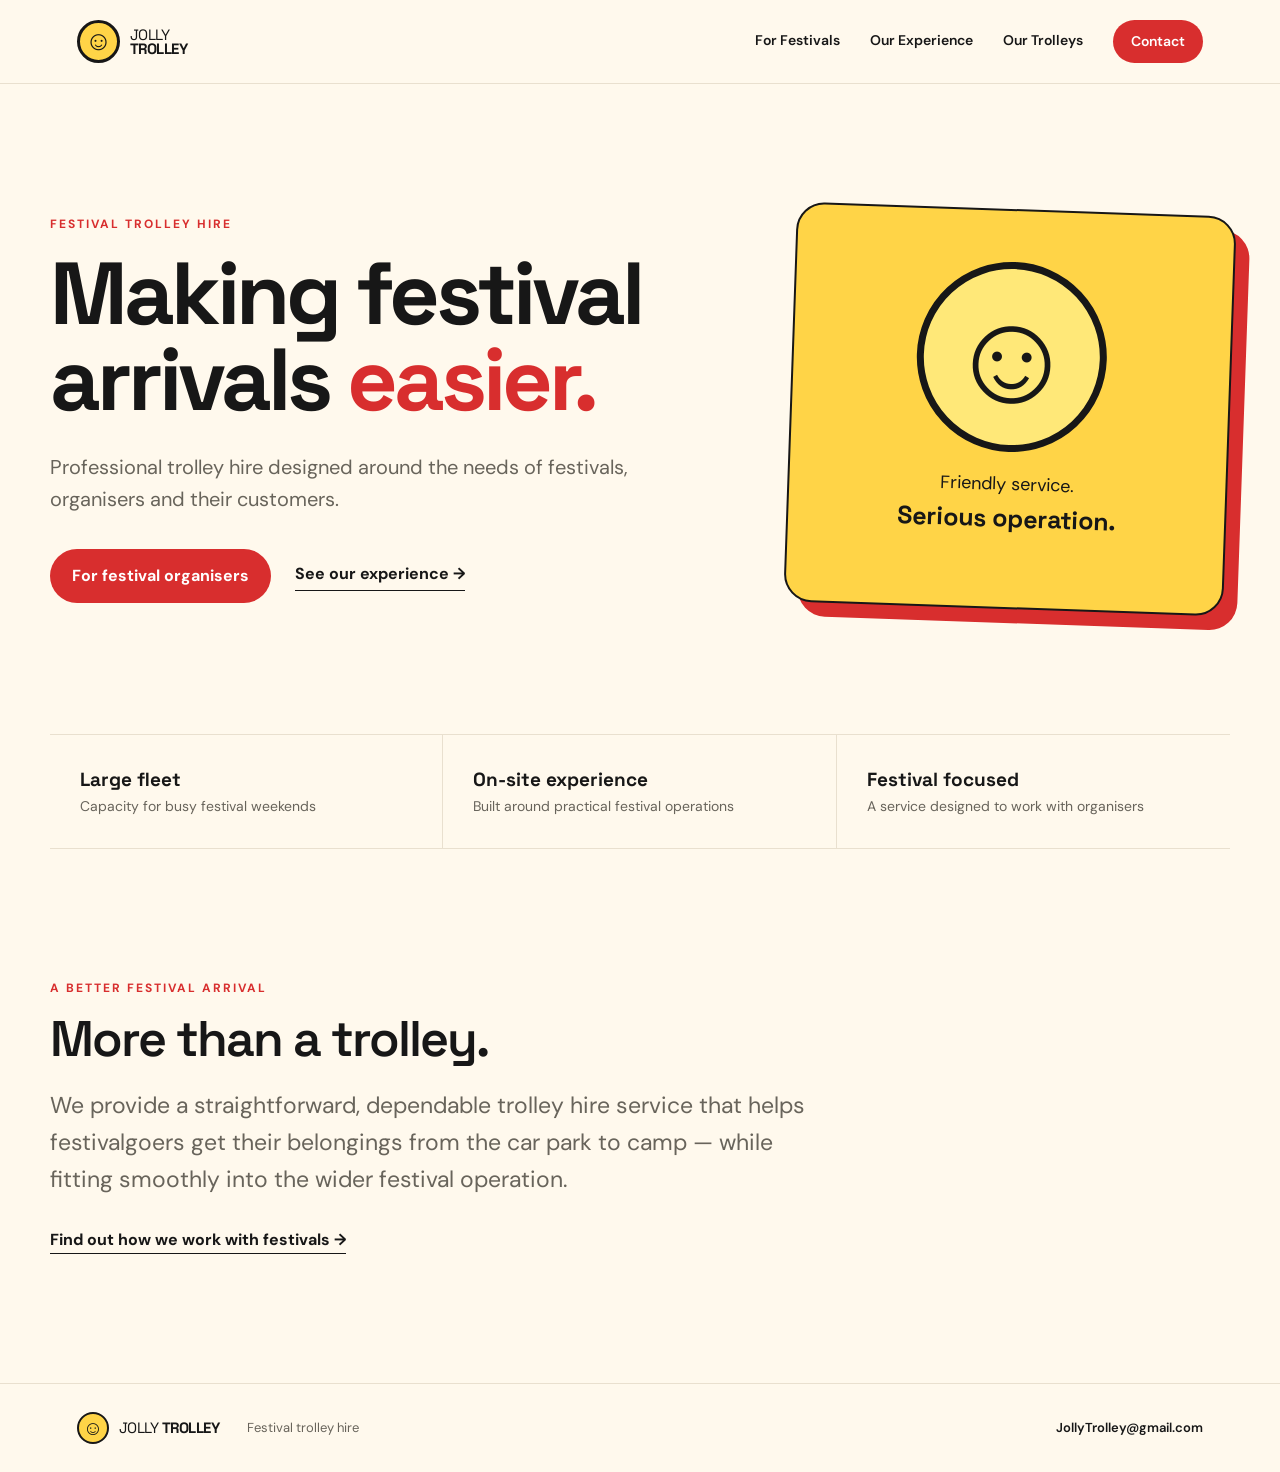
==== index.html @ 55265817 "Add files via upload" ====
<!doctype html><html lang="en"><head><meta charset="utf-8"><meta name="viewport" content="width=device-width,initial-scale=1"><title>Jolly Trolley | Festival Trolley Hire</title><meta name="description" content="Professional festival trolley hire for organisers and festivalgoers. Reliable equipment, smooth operation and a friendly service."><link rel="stylesheet" href="style.css"></head><body><header><a class="brand" href="index.html"><span class="smiley">☺</span><span>JOLLY<br><b>TROLLEY</b></span></a><nav><a href="festivals.html">For Festivals</a><a href="experience.html">Our Experience</a><a href="trolleys.html">Our Trolleys</a><a class="nav-cta" href="contact.html">Contact</a></nav></header><main><section class="hero"><div><p class="eyebrow">FESTIVAL TROLLEY HIRE</p><h1>Making festival arrivals <em>easier.</em></h1><p class="lead">Professional trolley hire designed around the needs of festivals, organisers and their customers.</p><div class="actions"><a class="button" href="festivals.html">For festival organisers</a><a class="text-link" href="experience.html">See our experience →</a></div></div><div class="hero-card"><div class="sun">☺</div><p>Friendly service.<br><strong>Serious operation.</strong></p></div></section><section class="strip"><div><strong>Large fleet</strong><span>Capacity for busy festival weekends</span></div><div><strong>On-site experience</strong><span>Built around practical festival operations</span></div><div><strong>Festival focused</strong><span>A service designed to work with organisers</span></div></section><section class="intro"><p class="eyebrow">A BETTER FESTIVAL ARRIVAL</p><h2>More than a trolley.</h2><p>We provide a straightforward, dependable trolley hire service that helps festivalgoers get their belongings from the car park to camp — while fitting smoothly into the wider festival operation.</p><a class="text-link" href="festivals.html">Find out how we work with festivals →</a></section></main><footer><div class="brand small"><span class="smiley">☺</span><span>JOLLY <b>TROLLEY</b></span></div><span>Festival trolley hire</span><a href="contact.html">JollyTrolley@gmail.com</a></footer></body></html>
---- style.css ----
@import url('https://fonts.googleapis.com/css2?family=DM+Sans:wght@400;500;600;700&family=Space+Grotesk:wght@500;600;700&display=swap');
:root{--red:#d82e2e;--yellow:#ffd447;--cream:#fff9ed;--ink:#171717;--muted:#68645b;--line:#e9e0cf}*{box-sizing:border-box}html{scroll-behavior:smooth}body{margin:0;background:var(--cream);color:var(--ink);font-family:'DM Sans',sans-serif;line-height:1.6}a{color:inherit;text-decoration:none}header{height:84px;padding:0 6vw;display:flex;align-items:center;justify-content:space-between;border-bottom:1px solid var(--line);background:rgba(255,249,237,.96);position:sticky;top:0;z-index:10}.brand{display:flex;align-items:center;gap:10px;font-family:'Space Grotesk';font-size:15px;line-height:.9;letter-spacing:-.5px}.brand b{font-weight:700}.smiley{width:43px;height:43px;border-radius:50%;background:var(--yellow);border:3px solid var(--ink);display:grid;place-items:center;font-size:27px;font-family:Arial;font-weight:bold}.small .smiley{width:32px;height:32px;font-size:20px;border-width:2px}nav{display:flex;align-items:center;gap:30px;font-size:14px;font-weight:600}nav a{padding:8px 0;border-bottom:2px solid transparent}nav a:hover,nav .active{border-color:var(--red)}.nav-cta{background:var(--red);color:white;padding:10px 18px;border-radius:999px;border:0}.nav-cta:hover{background:var(--ink);border:0}.hero,.page-hero,.intro,.cards,.partnership,.feature,.gallery,.trolley-show,.specs,.contact,.strip,.cta-band{max-width:1180px;margin:auto}.hero{min-height:650px;padding:100px 0;display:grid;grid-template-columns:1.2fr .8fr;gap:80px;align-items:center}.eyebrow{font-size:12px;font-weight:700;letter-spacing:2px;color:var(--red);margin:0 0 16px}.hero h1,.page-hero h1,.contact h1{font-family:'Space Grotesk';font-size:clamp(52px,7vw,88px);line-height:.98;letter-spacing:-4px;margin:0 0 28px;max-width:850px}.hero h1 em,.page-hero h1 em,.contact h1 em{font-style:normal;color:var(--red)}.lead{font-size:20px;max-width:680px;color:var(--muted)}.actions{display:flex;align-items:center;gap:24px;margin-top:34px}.button{display:inline-block;background:var(--red);color:white;padding:14px 22px;border-radius:999px;font-weight:700}.button:hover{background:var(--ink)}.text-link{font-weight:700;border-bottom:1px solid var(--ink);padding-bottom:3px}.hero-card{min-height:400px;border:2px solid var(--ink);border-radius:28px;background:var(--yellow);display:flex;flex-direction:column;align-items:center;justify-content:center;transform:rotate(2deg);box-shadow:14px 14px 0 var(--red)}.sun{width:190px;height:190px;border:7px solid var(--ink);border-radius:50%;display:grid;place-items:center;font:130px Arial;background:#ffe878}.hero-card p{text-align:center;font-size:18px}.hero-card strong{font-family:'Space Grotesk';font-size:25px}.strip{display:grid;grid-template-columns:repeat(3,1fr);border-top:1px solid var(--line);border-bottom:1px solid var(--line)}.strip div,.specs div{padding:30px;border-right:1px solid var(--line)}.strip div:last-child,.specs div:last-child{border:0}.strip strong,.strip span,.specs strong,.specs span{display:block}.strip strong,.specs strong{font-family:'Space Grotesk';font-size:19px}.strip span,.specs span{color:var(--muted);font-size:14px}.intro{padding:130px 0}.intro h2,.partnership h2,.feature h2,.trolley-show h2{font:600 50px/1 'Space Grotesk';letter-spacing:-2px;margin:0 0 22px}.intro>p:not(.eyebrow){font-size:23px;max-width:760px;color:var(--muted);margin-bottom:30px}.page-hero{padding:110px 0 80px}.page-hero h1{font-size:clamp(48px,6.5vw,76px);max-width:1000px}.cards{display:grid;grid-template-columns:repeat(3,1fr);gap:18px;padding-bottom:100px}.cards article{border:1px solid var(--line);border-radius:20px;padding:32px;background:#fffdf7}.cards span{color:var(--red);font-weight:700}.cards h2{font:600 30px 'Space Grotesk';margin:45px 0 12px}.cards p,.feature p,.trolley-show p{color:var(--muted)}.partnership{background:var(--yellow);padding:60px;display:grid;grid-template-columns:1fr 1fr;gap:60px;margin-bottom:100px}.partnership p{font-size:20px;margin:0}.cta-band{margin-bottom:100px;padding:65px;background:var(--red);color:white;border-radius:26px}.cta-band h2{font:600 45px 'Space Grotesk';margin:0}.cta-band p{font-size:18px;margin:10px 0 25px}.cta-band .button{background:white;color:var(--red)}.feature{display:grid;grid-template-columns:1fr 1fr;gap:70px;align-items:center;padding-bottom:80px}.photo-placeholder{min-height:350px;border-radius:24px;background:#efe5d1;border:1px dashed #c8bca6;display:grid;place-items:center;text-align:center;color:#8c826f;font-weight:700}.photo-placeholder small{font-weight:400}.gallery{display:grid;grid-template-columns:repeat(3,1fr);gap:18px;padding-bottom:100px}.gallery .photo-placeholder{min-height:220px}.trolley-show{display:grid;grid-template-columns:1fr 1fr;gap:90px;align-items:center;padding-bottom:80px}.trolley-illustration{height:390px;position:relative;background:var(--yellow);border:2px solid var(--ink);border-radius:28px}.handle{position:absolute;width:220px;height:100px;border:14px solid var(--ink);border-bottom:0;border-radius:80px 80px 0 0;left:95px;top:55px}.bed{position:absolute;width:340px;height:150px;border:9px solid var(--ink);border-radius:10px;left:45px;top:145px;transform:skew(-8deg)}.wheel{position:absolute;width:62px;height:62px;border-radius:50%;background:var(--ink);bottom:45px}.w1{left:70px}.w2{right:70px}.specs{display:grid;grid-template-columns:repeat(3,1fr);border-top:1px solid var(--line);border-bottom:1px solid var(--line);margin-bottom:100px}.contact{min-height:650px;padding:120px 0;display:grid;grid-template-columns:1.3fr .7fr;gap:90px;align-items:center}.contact-box{background:var(--yellow);border:2px solid var(--ink);border-radius:24px;padding:40px;box-shadow:10px 10px 0 var(--red)}.contact-box>a{font:700 25px 'Space Grotesk';color:var(--red);word-break:break-word}.small-note{color:var(--muted);margin-top:25px}footer{border-top:1px solid var(--line);padding:28px 6vw;display:flex;align-items:center;gap:28px;color:var(--muted);font-size:13px}footer .brand{color:var(--ink)}footer a{margin-left:auto;color:var(--ink);font-weight:600}@media(max-width:800px){header{height:auto;padding:18px 5vw;align-items:flex-start}nav{gap:12px;flex-wrap:wrap;justify-content:flex-end;font-size:12px}.hero,.feature,.trolley-show,.contact,.partnership{grid-template-columns:1fr;gap:40px}.hero{padding:70px 5vw}.page-hero,.intro,.cards,.feature,.gallery,.trolley-show,.specs,.contact,.partnership,.cta-band{margin-left:5vw;margin-right:5vw}.strip,.cards,.gallery,.specs{grid-template-columns:1fr}.strip div,.specs div{border-right:0;border-bottom:1px solid var(--line)}.hero h1,.page-hero h1,.contact h1{letter-spacing:-2.5px}.intro{padding:80px 0}.partnership{padding:35px}.trolley-illustration{height:300px}.bed{width:250px;left:30px}.handle{left:65px}.contact{padding:80px 0}footer{flex-wrap:wrap}footer a{margin-left:0;width:100%}}
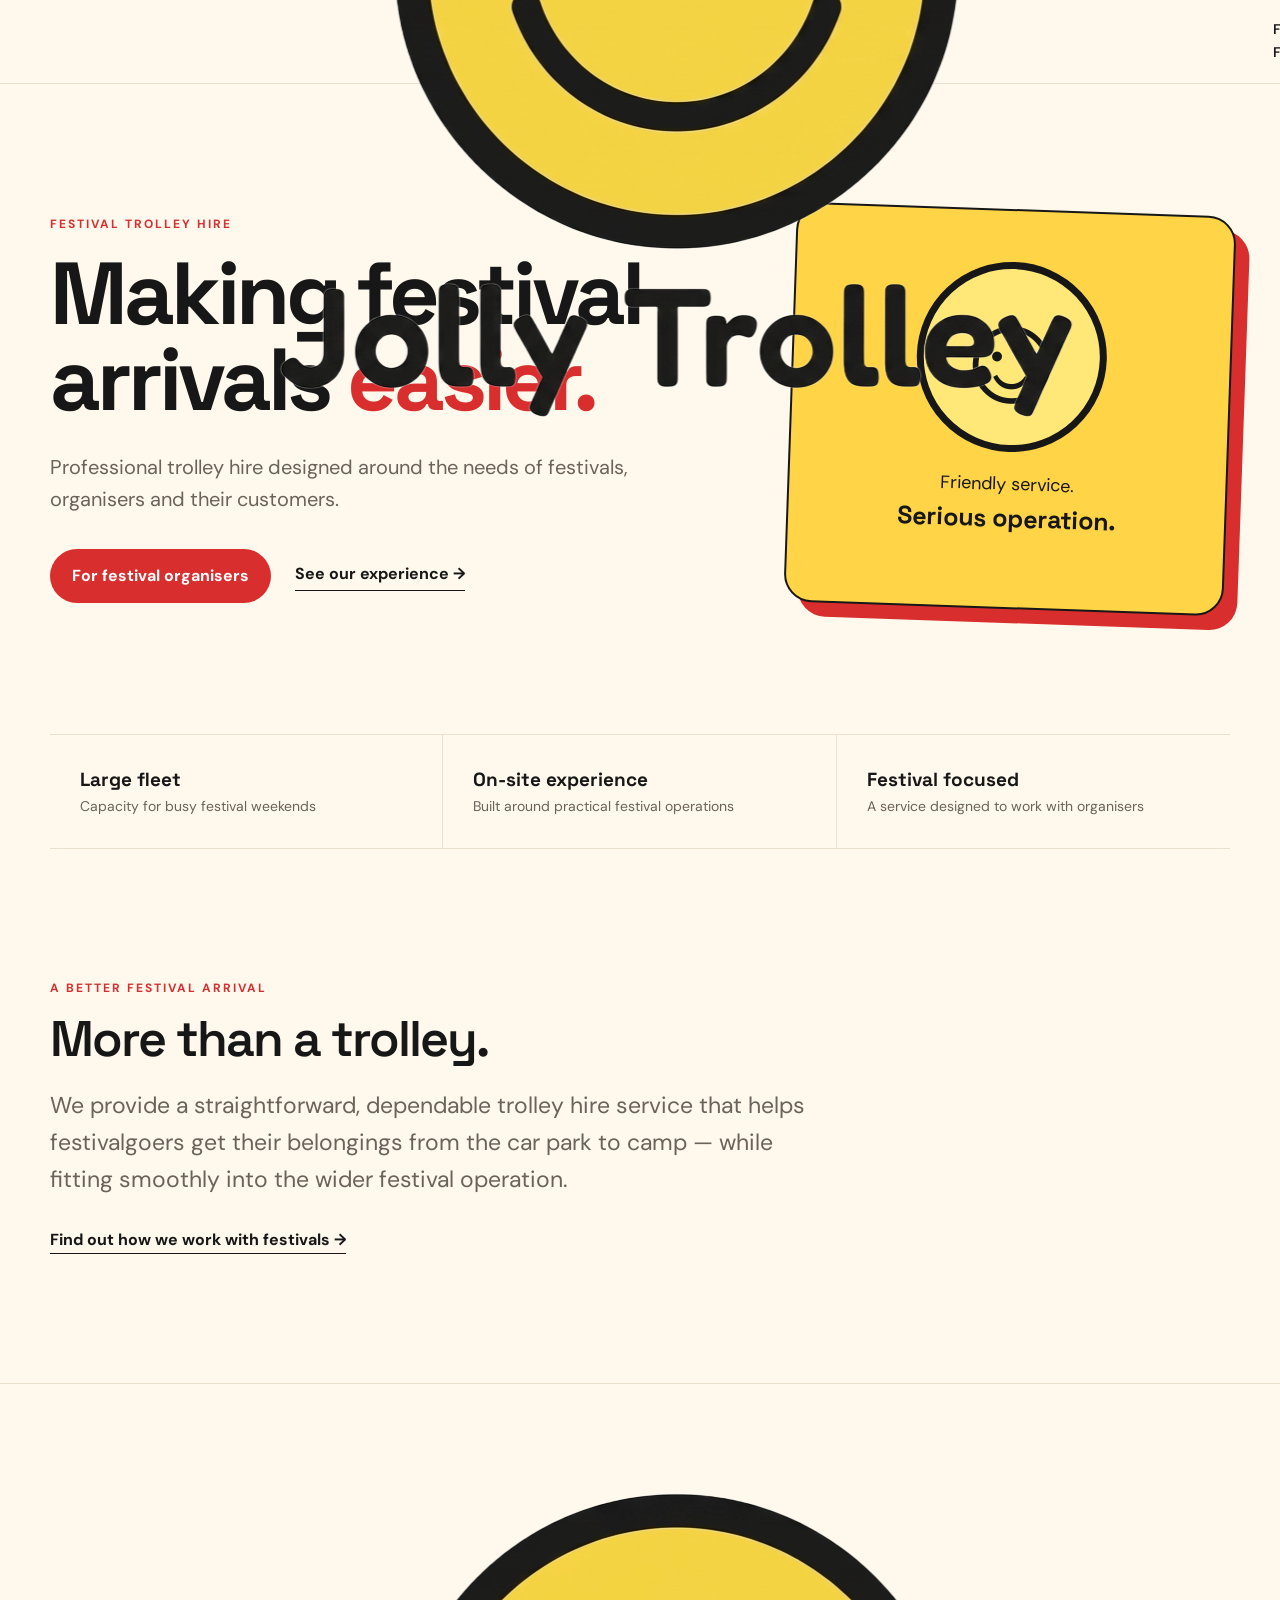
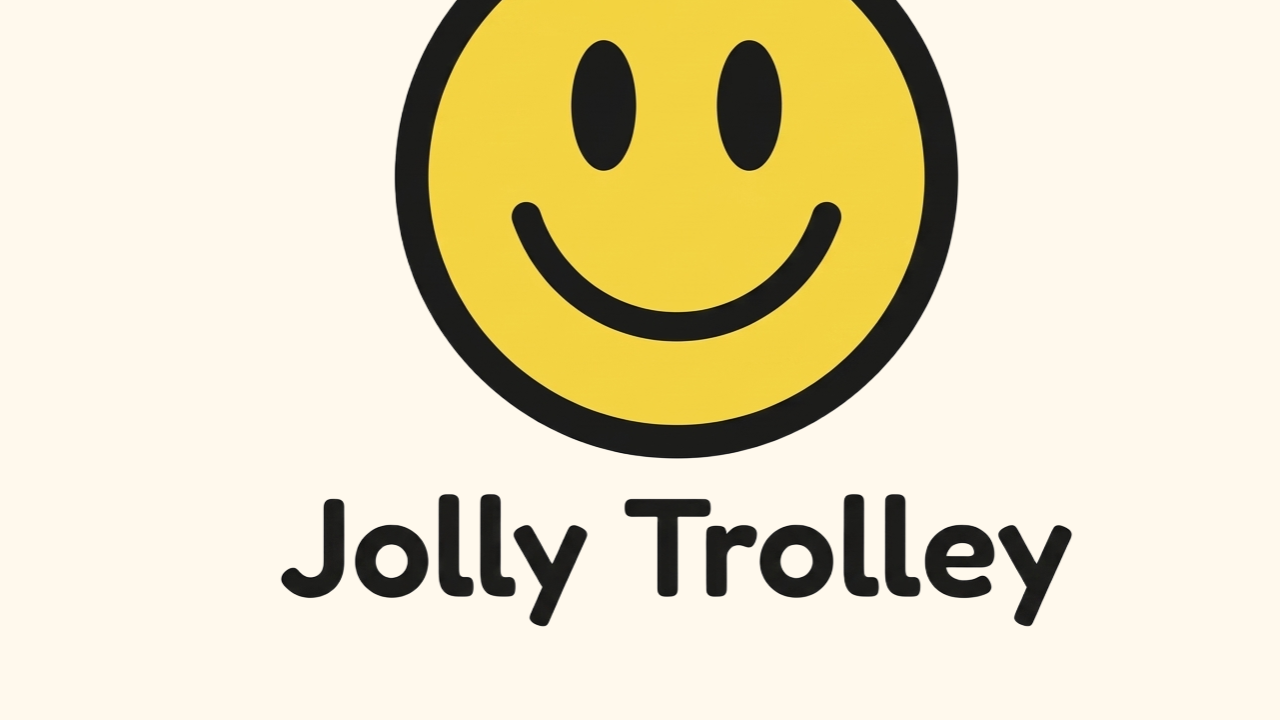
==== commit 229dcd59: "Update index.html" ====
--- a/index.html
+++ b/index.html
@@ -1 +1 @@
-<!doctype html><html lang="en"><head><meta charset="utf-8"><meta name="viewport" content="width=device-width,initial-scale=1"><title>Jolly Trolley | Festival Trolley Hire</title><meta name="description" content="Professional festival trolley hire for organisers and festivalgoers. Reliable equipment, smooth operation and a friendly service."><link rel="stylesheet" href="style.css"></head><body><header><a class="brand" href="index.html"><span class="smiley">☺</span><span>JOLLY<br><b>TROLLEY</b></span></a><nav><a href="festivals.html">For Festivals</a><a href="experience.html">Our Experience</a><a href="trolleys.html">Our Trolleys</a><a class="nav-cta" href="contact.html">Contact</a></nav></header><main><section class="hero"><div><p class="eyebrow">FESTIVAL TROLLEY HIRE</p><h1>Making festival arrivals <em>easier.</em></h1><p class="lead">Professional trolley hire designed around the needs of festivals, organisers and their customers.</p><div class="actions"><a class="button" href="festivals.html">For festival organisers</a><a class="text-link" href="experience.html">See our experience →</a></div></div><div class="hero-card"><div class="sun">☺</div><p>Friendly service.<br><strong>Serious operation.</strong></p></div></section><section class="strip"><div><strong>Large fleet</strong><span>Capacity for busy festival weekends</span></div><div><strong>On-site experience</strong><span>Built around practical festival operations</span></div><div><strong>Festival focused</strong><span>A service designed to work with organisers</span></div></section><section class="intro"><p class="eyebrow">A BETTER FESTIVAL ARRIVAL</p><h2>More than a trolley.</h2><p>We provide a straightforward, dependable trolley hire service that helps festivalgoers get their belongings from the car park to camp — while fitting smoothly into the wider festival operation.</p><a class="text-link" href="festivals.html">Find out how we work with festivals →</a></section></main><footer><div class="brand small"><span class="smiley">☺</span><span>JOLLY <b>TROLLEY</b></span></div><span>Festival trolley hire</span><a href="contact.html">JollyTrolley@gmail.com</a></footer></body></html>
+<!doctype html><html lang="en"><head><meta charset="utf-8"><meta name="viewport" content="width=device-width,initial-scale=1"><title>Jolly Trolley | Festival Trolley Hire</title><meta name="description" content="Professional festival trolley hire for organisers and festivalgoers. Reliable equipment, smooth operation and a friendly service."><link rel="stylesheet" href="style.css"></head><body><header><a class="brand" href="index.html"><img class="logo-image" src="Jolly-Trolley-Logo.png" alt="Jolly Trolley"></a><nav><a href="festivals.html">For Festivals</a><a href="experience.html">Our Experience</a><a href="trolleys.html">Our Trolleys</a><a class="nav-cta" href="contact.html">Contact</a></nav></header><main><section class="hero"><div><p class="eyebrow">FESTIVAL TROLLEY HIRE</p><h1>Making festival arrivals <em>easier.</em></h1><p class="lead">Professional trolley hire designed around the needs of festivals, organisers and their customers.</p><div class="actions"><a class="button" href="festivals.html">For festival organisers</a><a class="text-link" href="experience.html">See our experience →</a></div></div><div class="hero-card"><div class="sun">☺</div><p>Friendly service.<br><strong>Serious operation.</strong></p></div></section><section class="strip"><div><strong>Large fleet</strong><span>Capacity for busy festival weekends</span></div><div><strong>On-site experience</strong><span>Built around practical festival operations</span></div><div><strong>Festival focused</strong><span>A service designed to work with organisers</span></div></section><section class="intro"><p class="eyebrow">A BETTER FESTIVAL ARRIVAL</p><h2>More than a trolley.</h2><p>We provide a straightforward, dependable trolley hire service that helps festivalgoers get their belongings from the car park to camp — while fitting smoothly into the wider festival operation.</p><a class="text-link" href="festivals.html">Find out how we work with festivals →</a></section></main><footer><div class="brand small"><img class="logo-image" src="Jolly-Trolley-Logo.png" alt="Jolly Trolley"></div><span>Festival trolley hire</span><a href="contact.html">JollyTrolley@gmail.com</a></footer></body></html>
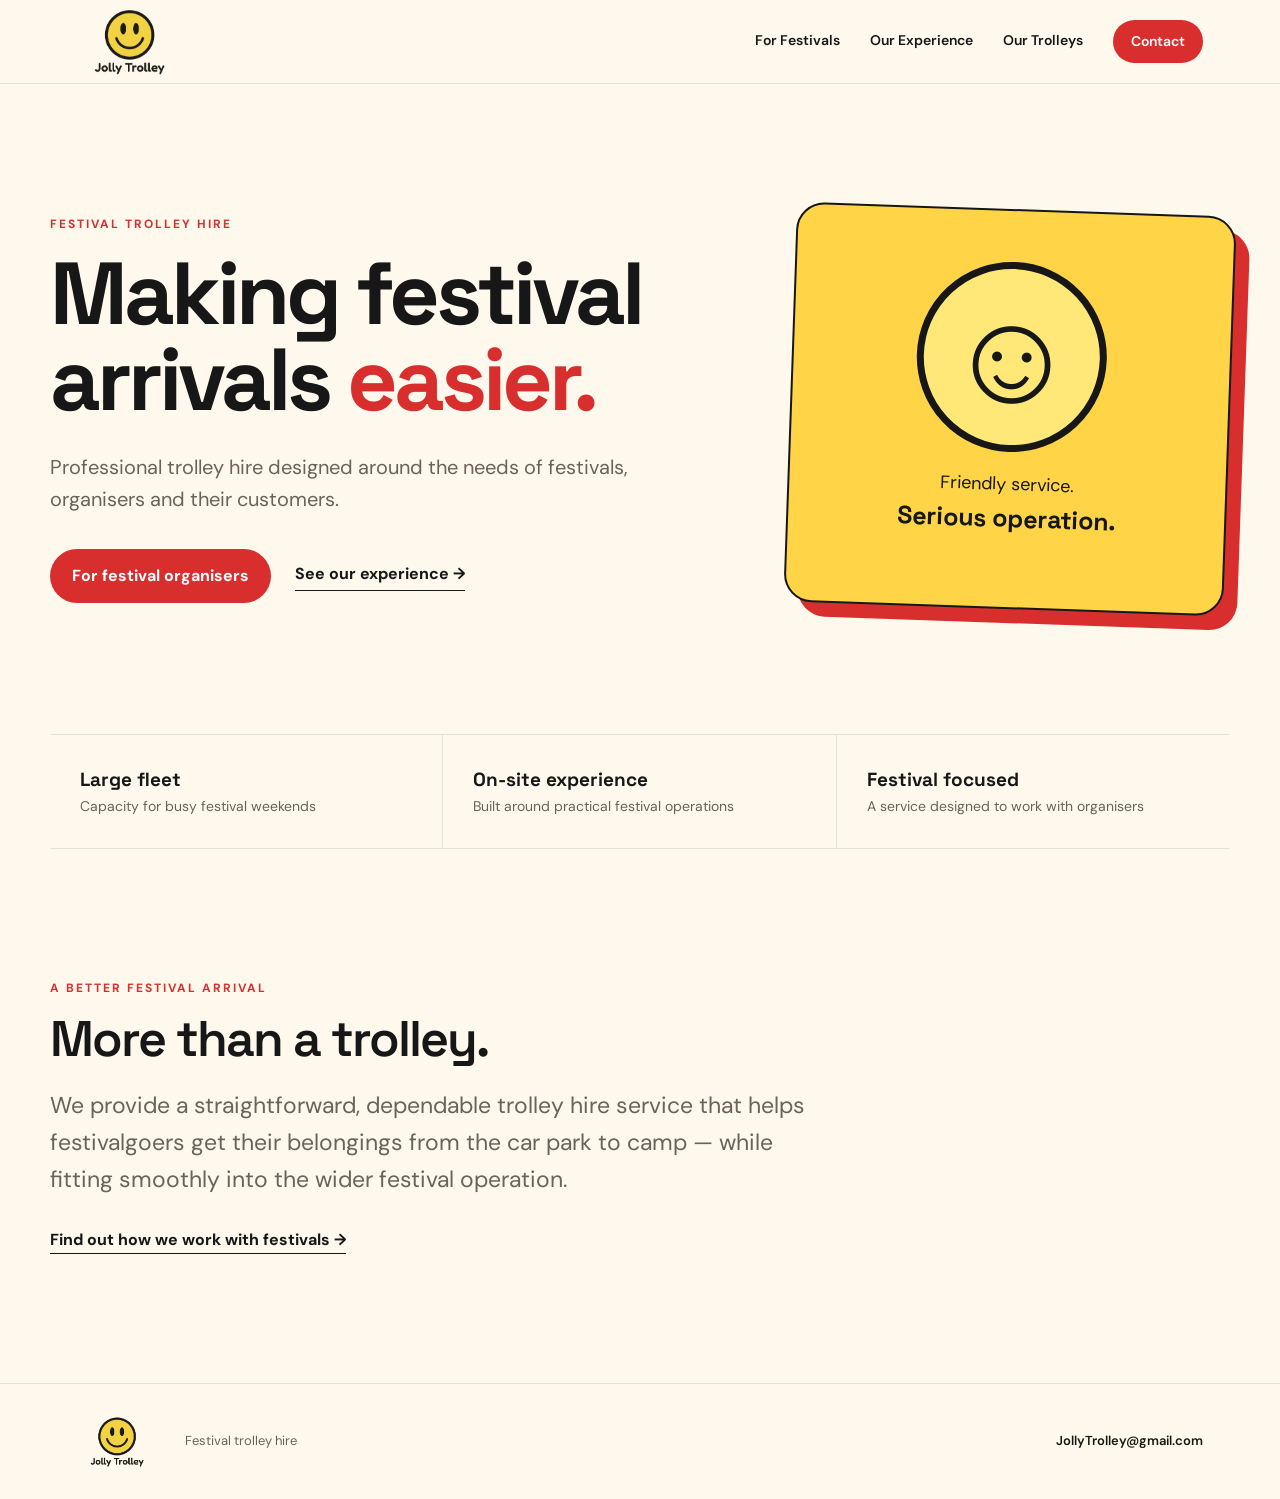
==== commit fb059017: "Update index.html" ====
--- a/index.html
+++ b/index.html
@@ -1 +1,112 @@
-<!doctype html><html lang="en"><head><meta charset="utf-8"><meta name="viewport" content="width=device-width,initial-scale=1"><title>Jolly Trolley | Festival Trolley Hire</title><meta name="description" content="Professional festival trolley hire for organisers and festivalgoers. Reliable equipment, smooth operation and a friendly service."><link rel="stylesheet" href="style.css"></head><body><header><a class="brand" href="index.html"><img class="logo-image" src="Jolly-Trolley-Logo.png" alt="Jolly Trolley"></a><nav><a href="festivals.html">For Festivals</a><a href="experience.html">Our Experience</a><a href="trolleys.html">Our Trolleys</a><a class="nav-cta" href="contact.html">Contact</a></nav></header><main><section class="hero"><div><p class="eyebrow">FESTIVAL TROLLEY HIRE</p><h1>Making festival arrivals <em>easier.</em></h1><p class="lead">Professional trolley hire designed around the needs of festivals, organisers and their customers.</p><div class="actions"><a class="button" href="festivals.html">For festival organisers</a><a class="text-link" href="experience.html">See our experience →</a></div></div><div class="hero-card"><div class="sun">☺</div><p>Friendly service.<br><strong>Serious operation.</strong></p></div></section><section class="strip"><div><strong>Large fleet</strong><span>Capacity for busy festival weekends</span></div><div><strong>On-site experience</strong><span>Built around practical festival operations</span></div><div><strong>Festival focused</strong><span>A service designed to work with organisers</span></div></section><section class="intro"><p class="eyebrow">A BETTER FESTIVAL ARRIVAL</p><h2>More than a trolley.</h2><p>We provide a straightforward, dependable trolley hire service that helps festivalgoers get their belongings from the car park to camp — while fitting smoothly into the wider festival operation.</p><a class="text-link" href="festivals.html">Find out how we work with festivals →</a></section></main><footer><div class="brand small"><img class="logo-image" src="Jolly-Trolley-Logo.png" alt="Jolly Trolley"></div><span>Festival trolley hire</span><a href="contact.html">JollyTrolley@gmail.com</a></footer></body></html>
+<!doctype html>
+<html lang="en">
+<head>
+  <meta charset="utf-8">
+  <meta name="viewport" content="width=device-width, initial-scale=1">
+  <title>Jolly Trolley | Festival Trolley Hire</title>
+  <meta name="description" content="Professional festival trolley hire for organisers and festivalgoers. Reliable equipment, smooth operation and a friendly service.">
+  <link rel="stylesheet" href="style.css">
+  <style>
+    .logo-image {
+      display: block;
+      width: 105px;
+      height: auto;
+      object-fit: contain;
+    }
+
+    .brand.small .logo-image {
+      width: 80px;
+    }
+  </style>
+</head>
+
+<body>
+
+<header>
+  <a class="brand" href="index.html">
+    <img class="logo-image" src="Jolly-Trolley-Logo.png" alt="Jolly Trolley">
+  </a>
+
+  <nav>
+    <a href="festivals.html">For Festivals</a>
+    <a href="experience.html">Our Experience</a>
+    <a href="trolleys.html">Our Trolleys</a>
+    <a class="nav-cta" href="contact.html">Contact</a>
+  </nav>
+</header>
+
+<main>
+
+  <section class="hero">
+    <div>
+      <p class="eyebrow">FESTIVAL TROLLEY HIRE</p>
+
+      <h1>Making festival arrivals <em>easier.</em></h1>
+
+      <p class="lead">
+        Professional trolley hire designed around the needs of festivals,
+        organisers and their customers.
+      </p>
+
+      <div class="actions">
+        <a class="button" href="festivals.html">For festival organisers</a>
+        <a class="text-link" href="experience.html">See our experience →</a>
+      </div>
+    </div>
+
+    <div class="hero-card">
+      <div class="sun">☺</div>
+      <p>
+        Friendly service.<br>
+        <strong>Serious operation.</strong>
+      </p>
+    </div>
+  </section>
+
+  <section class="strip">
+    <div>
+      <strong>Large fleet</strong>
+      <span>Capacity for busy festival weekends</span>
+    </div>
+
+    <div>
+      <strong>On-site experience</strong>
+      <span>Built around practical festival operations</span>
+    </div>
+
+    <div>
+      <strong>Festival focused</strong>
+      <span>A service designed to work with organisers</span>
+    </div>
+  </section>
+
+  <section class="intro">
+    <p class="eyebrow">A BETTER FESTIVAL ARRIVAL</p>
+
+    <h2>More than a trolley.</h2>
+
+    <p>
+      We provide a straightforward, dependable trolley hire service that
+      helps festivalgoers get their belongings from the car park to camp —
+      while fitting smoothly into the wider festival operation.
+    </p>
+
+    <a class="text-link" href="festivals.html">
+      Find out how we work with festivals →
+    </a>
+  </section>
+
+</main>
+
+<footer>
+  <div class="brand small">
+    <img class="logo-image" src="Jolly-Trolley-Logo.png" alt="Jolly Trolley">
+  </div>
+
+  <span>Festival trolley hire</span>
+
+  <a href="mailto:JollyTrolley@gmail.com">JollyTrolley@gmail.com</a>
+</footer>
+
+</body>
+</html>
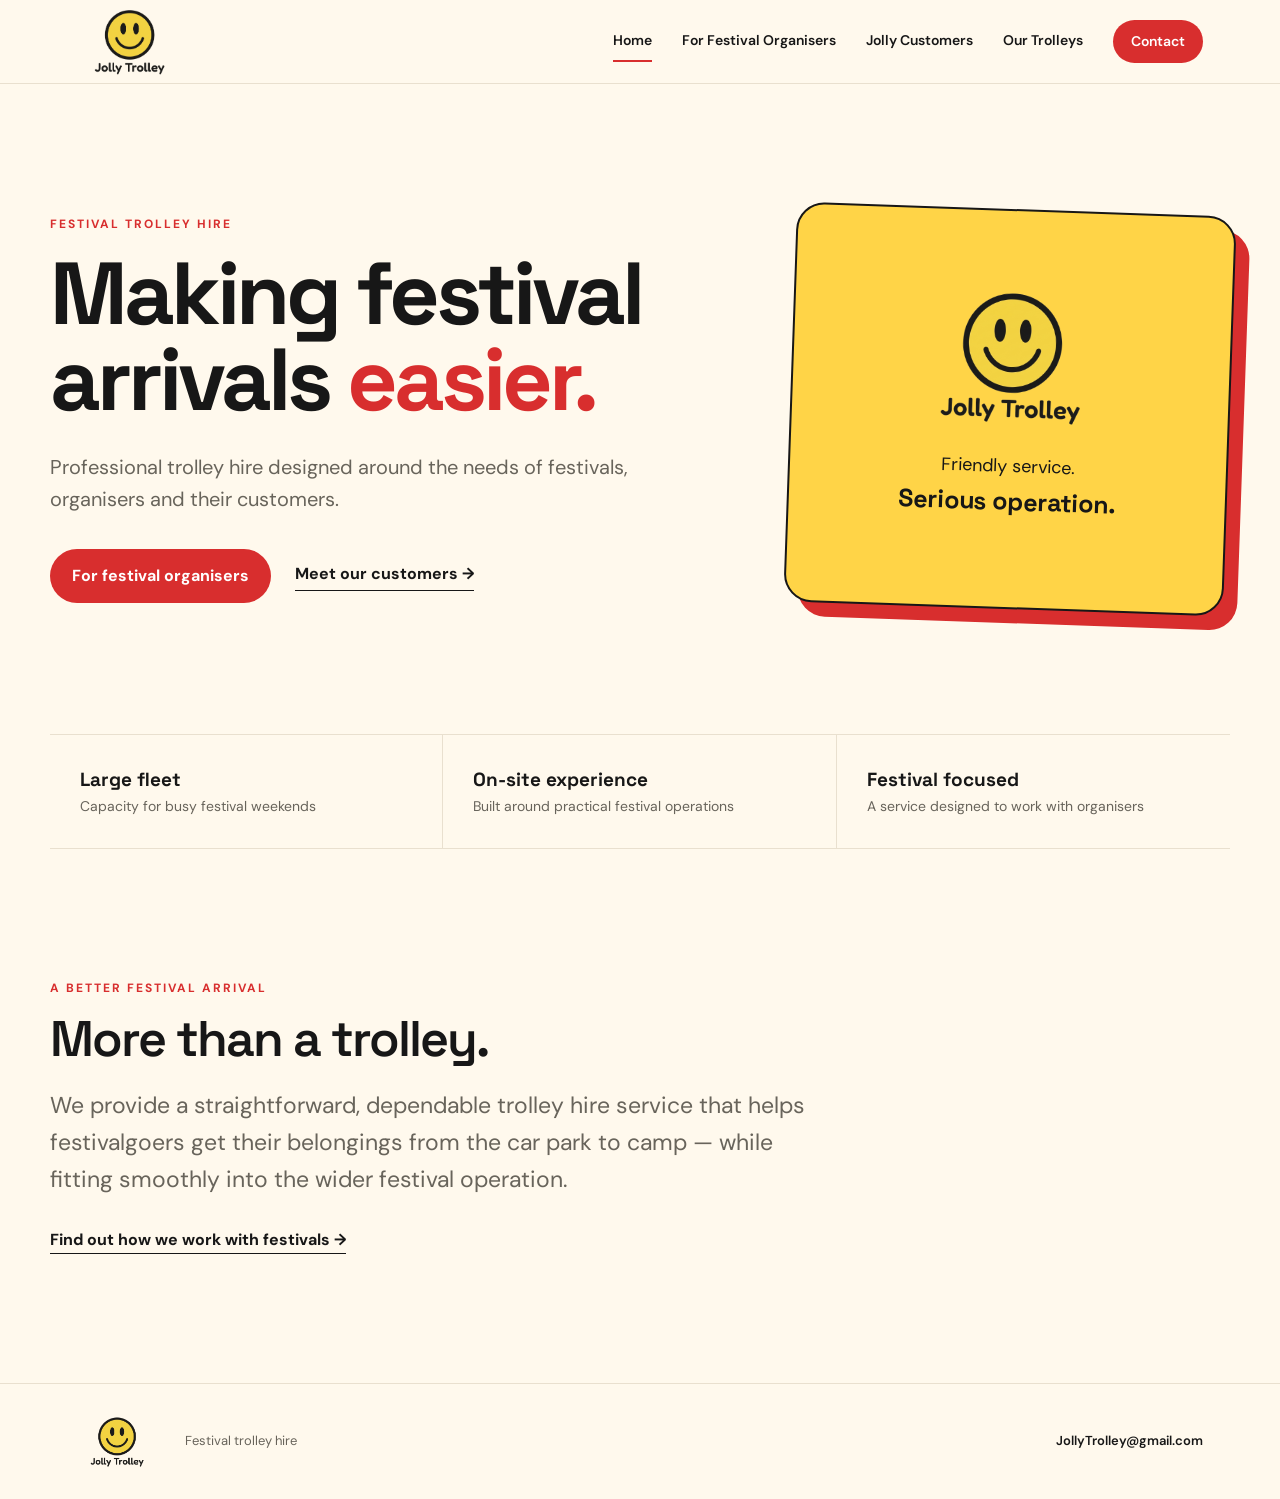
==== commit 8538880c: "Update index.html" ====
--- a/index.html
+++ b/index.html
@@ -17,6 +17,13 @@
     .brand.small .logo-image {
       width: 80px;
     }
+
+    .hero-logo {
+      width: 210px;
+      height: auto;
+      display: block;
+      object-fit: contain;
+    }
   </style>
 </head>
 
@@ -28,8 +35,9 @@
   </a>
 
   <nav>
-    <a href="festivals.html">For Festivals</a>
-    <a href="experience.html">Our Experience</a>
+    <a class="active" href="index.html">Home</a>
+    <a href="festivals.html">For Festival Organisers</a>
+    <a href="experience.html">Jolly Customers</a>
     <a href="trolleys.html">Our Trolleys</a>
     <a class="nav-cta" href="contact.html">Contact</a>
   </nav>
@@ -50,12 +58,13 @@
 
       <div class="actions">
         <a class="button" href="festivals.html">For festival organisers</a>
-        <a class="text-link" href="experience.html">See our experience →</a>
+        <a class="text-link" href="experience.html">Meet our customers →</a>
       </div>
     </div>
 
     <div class="hero-card">
-      <div class="sun">☺</div>
+      <img class="hero-logo" src="Jolly-Trolley-Logo.png" alt="Jolly Trolley">
+
       <p>
         Friendly service.<br>
         <strong>Serious operation.</strong>
--- a/style.css
+++ b/style.css
@@ -1,2 +1,651 @@
 @import url('https://fonts.googleapis.com/css2?family=DM+Sans:wght@400;500;600;700&family=Space+Grotesk:wght@500;600;700&display=swap');
-:root{--red:#d82e2e;--yellow:#ffd447;--cream:#fff9ed;--ink:#171717;--muted:#68645b;--line:#e9e0cf}*{box-sizing:border-box}html{scroll-behavior:smooth}body{margin:0;background:var(--cream);color:var(--ink);font-family:'DM Sans',sans-serif;line-height:1.6}a{color:inherit;text-decoration:none}header{height:84px;padding:0 6vw;display:flex;align-items:center;justify-content:space-between;border-bottom:1px solid var(--line);background:rgba(255,249,237,.96);position:sticky;top:0;z-index:10}.brand{display:flex;align-items:center;gap:10px;font-family:'Space Grotesk';font-size:15px;line-height:.9;letter-spacing:-.5px}.brand b{font-weight:700}.smiley{width:43px;height:43px;border-radius:50%;background:var(--yellow);border:3px solid var(--ink);display:grid;place-items:center;font-size:27px;font-family:Arial;font-weight:bold}.small .smiley{width:32px;height:32px;font-size:20px;border-width:2px}nav{display:flex;align-items:center;gap:30px;font-size:14px;font-weight:600}nav a{padding:8px 0;border-bottom:2px solid transparent}nav a:hover,nav .active{border-color:var(--red)}.nav-cta{background:var(--red);color:white;padding:10px 18px;border-radius:999px;border:0}.nav-cta:hover{background:var(--ink);border:0}.hero,.page-hero,.intro,.cards,.partnership,.feature,.gallery,.trolley-show,.specs,.contact,.strip,.cta-band{max-width:1180px;margin:auto}.hero{min-height:650px;padding:100px 0;display:grid;grid-template-columns:1.2fr .8fr;gap:80px;align-items:center}.eyebrow{font-size:12px;font-weight:700;letter-spacing:2px;color:var(--red);margin:0 0 16px}.hero h1,.page-hero h1,.contact h1{font-family:'Space Grotesk';font-size:clamp(52px,7vw,88px);line-height:.98;letter-spacing:-4px;margin:0 0 28px;max-width:850px}.hero h1 em,.page-hero h1 em,.contact h1 em{font-style:normal;color:var(--red)}.lead{font-size:20px;max-width:680px;color:var(--muted)}.actions{display:flex;align-items:center;gap:24px;margin-top:34px}.button{display:inline-block;background:var(--red);color:white;padding:14px 22px;border-radius:999px;font-weight:700}.button:hover{background:var(--ink)}.text-link{font-weight:700;border-bottom:1px solid var(--ink);padding-bottom:3px}.hero-card{min-height:400px;border:2px solid var(--ink);border-radius:28px;background:var(--yellow);display:flex;flex-direction:column;align-items:center;justify-content:center;transform:rotate(2deg);box-shadow:14px 14px 0 var(--red)}.sun{width:190px;height:190px;border:7px solid var(--ink);border-radius:50%;display:grid;place-items:center;font:130px Arial;background:#ffe878}.hero-card p{text-align:center;font-size:18px}.hero-card strong{font-family:'Space Grotesk';font-size:25px}.strip{display:grid;grid-template-columns:repeat(3,1fr);border-top:1px solid var(--line);border-bottom:1px solid var(--line)}.strip div,.specs div{padding:30px;border-right:1px solid var(--line)}.strip div:last-child,.specs div:last-child{border:0}.strip strong,.strip span,.specs strong,.specs span{display:block}.strip strong,.specs strong{font-family:'Space Grotesk';font-size:19px}.strip span,.specs span{color:var(--muted);font-size:14px}.intro{padding:130px 0}.intro h2,.partnership h2,.feature h2,.trolley-show h2{font:600 50px/1 'Space Grotesk';letter-spacing:-2px;margin:0 0 22px}.intro>p:not(.eyebrow){font-size:23px;max-width:760px;color:var(--muted);margin-bottom:30px}.page-hero{padding:110px 0 80px}.page-hero h1{font-size:clamp(48px,6.5vw,76px);max-width:1000px}.cards{display:grid;grid-template-columns:repeat(3,1fr);gap:18px;padding-bottom:100px}.cards article{border:1px solid var(--line);border-radius:20px;padding:32px;background:#fffdf7}.cards span{color:var(--red);font-weight:700}.cards h2{font:600 30px 'Space Grotesk';margin:45px 0 12px}.cards p,.feature p,.trolley-show p{color:var(--muted)}.partnership{background:var(--yellow);padding:60px;display:grid;grid-template-columns:1fr 1fr;gap:60px;margin-bottom:100px}.partnership p{font-size:20px;margin:0}.cta-band{margin-bottom:100px;padding:65px;background:var(--red);color:white;border-radius:26px}.cta-band h2{font:600 45px 'Space Grotesk';margin:0}.cta-band p{font-size:18px;margin:10px 0 25px}.cta-band .button{background:white;color:var(--red)}.feature{display:grid;grid-template-columns:1fr 1fr;gap:70px;align-items:center;padding-bottom:80px}.photo-placeholder{min-height:350px;border-radius:24px;background:#efe5d1;border:1px dashed #c8bca6;display:grid;place-items:center;text-align:center;color:#8c826f;font-weight:700}.photo-placeholder small{font-weight:400}.gallery{display:grid;grid-template-columns:repeat(3,1fr);gap:18px;padding-bottom:100px}.gallery .photo-placeholder{min-height:220px}.trolley-show{display:grid;grid-template-columns:1fr 1fr;gap:90px;align-items:center;padding-bottom:80px}.trolley-illustration{height:390px;position:relative;background:var(--yellow);border:2px solid var(--ink);border-radius:28px}.handle{position:absolute;width:220px;height:100px;border:14px solid var(--ink);border-bottom:0;border-radius:80px 80px 0 0;left:95px;top:55px}.bed{position:absolute;width:340px;height:150px;border:9px solid var(--ink);border-radius:10px;left:45px;top:145px;transform:skew(-8deg)}.wheel{position:absolute;width:62px;height:62px;border-radius:50%;background:var(--ink);bottom:45px}.w1{left:70px}.w2{right:70px}.specs{display:grid;grid-template-columns:repeat(3,1fr);border-top:1px solid var(--line);border-bottom:1px solid var(--line);margin-bottom:100px}.contact{min-height:650px;padding:120px 0;display:grid;grid-template-columns:1.3fr .7fr;gap:90px;align-items:center}.contact-box{background:var(--yellow);border:2px solid var(--ink);border-radius:24px;padding:40px;box-shadow:10px 10px 0 var(--red)}.contact-box>a{font:700 25px 'Space Grotesk';color:var(--red);word-break:break-word}.small-note{color:var(--muted);margin-top:25px}footer{border-top:1px solid var(--line);padding:28px 6vw;display:flex;align-items:center;gap:28px;color:var(--muted);font-size:13px}footer .brand{color:var(--ink)}footer a{margin-left:auto;color:var(--ink);font-weight:600}@media(max-width:800px){header{height:auto;padding:18px 5vw;align-items:flex-start}nav{gap:12px;flex-wrap:wrap;justify-content:flex-end;font-size:12px}.hero,.feature,.trolley-show,.contact,.partnership{grid-template-columns:1fr;gap:40px}.hero{padding:70px 5vw}.page-hero,.intro,.cards,.feature,.gallery,.trolley-show,.specs,.contact,.partnership,.cta-band{margin-left:5vw;margin-right:5vw}.strip,.cards,.gallery,.specs{grid-template-columns:1fr}.strip div,.specs div{border-right:0;border-bottom:1px solid var(--line)}.hero h1,.page-hero h1,.contact h1{letter-spacing:-2.5px}.intro{padding:80px 0}.partnership{padding:35px}.trolley-illustration{height:300px}.bed{width:250px;left:30px}.handle{left:65px}.contact{padding:80px 0}footer{flex-wrap:wrap}footer a{margin-left:0;width:100%}}
+
+:root{
+  --red:#d82e2e;
+  --yellow:#ffd447;
+  --cream:#fff9ed;
+  --ink:#171717;
+  --muted:#68645b;
+  --line:#e9e0cf
+}
+
+*{
+  box-sizing:border-box
+}
+
+html{
+  scroll-behavior:smooth
+}
+
+body{
+  margin:0;
+  background:var(--cream);
+  color:var(--ink);
+  font-family:'DM Sans',sans-serif;
+  line-height:1.6
+}
+
+a{
+  color:inherit;
+  text-decoration:none
+}
+
+/* LOGO */
+
+.logo-image{
+  display:block;
+  width:105px;
+  height:auto;
+  object-fit:contain
+}
+
+.brand.small .logo-image{
+  width:80px
+}
+
+/* HEADER */
+
+header{
+  height:84px;
+  padding:0 6vw;
+  display:flex;
+  align-items:center;
+  justify-content:space-between;
+  border-bottom:1px solid var(--line);
+  background:rgba(255,249,237,.96);
+  position:sticky;
+  top:0;
+  z-index:10
+}
+
+.brand{
+  display:flex;
+  align-items:center;
+  gap:10px;
+  font-family:'Space Grotesk';
+  font-size:15px;
+  line-height:.9;
+  letter-spacing:-.5px
+}
+
+.brand b{
+  font-weight:700
+}
+
+.smiley{
+  width:43px;
+  height:43px;
+  border-radius:50%;
+  background:var(--yellow);
+  border:3px solid var(--ink);
+  display:grid;
+  place-items:center;
+  font-size:27px;
+  font-family:Arial;
+  font-weight:bold
+}
+
+.small .smiley{
+  width:32px;
+  height:32px;
+  font-size:20px;
+  border-width:2px
+}
+
+/* NAVIGATION */
+
+nav{
+  display:flex;
+  align-items:center;
+  gap:30px;
+  font-size:14px;
+  font-weight:600
+}
+
+nav a{
+  padding:8px 0;
+  border-bottom:2px solid transparent
+}
+
+nav a:hover,
+nav .active{
+  border-color:var(--red)
+}
+
+.nav-cta{
+  background:var(--red);
+  color:white;
+  padding:10px 18px;
+  border-radius:999px;
+  border:0
+}
+
+.nav-cta:hover{
+  background:var(--ink);
+  border:0
+}
+
+/* MAIN LAYOUT */
+
+.hero,
+.page-hero,
+.intro,
+.cards,
+.partnership,
+.feature,
+.gallery,
+.trolley-show,
+.specs,
+.contact,
+.strip,
+.cta-band{
+  max-width:1180px;
+  margin:auto
+}
+
+/* HOMEPAGE HERO */
+
+.hero{
+  min-height:650px;
+  padding:100px 0;
+  display:grid;
+  grid-template-columns:1.2fr .8fr;
+  gap:80px;
+  align-items:center
+}
+
+.eyebrow{
+  font-size:12px;
+  font-weight:700;
+  letter-spacing:2px;
+  color:var(--red);
+  margin:0 0 16px
+}
+
+.hero h1,
+.page-hero h1,
+.contact h1{
+  font-family:'Space Grotesk';
+  font-size:clamp(52px,7vw,88px);
+  line-height:.98;
+  letter-spacing:-4px;
+  margin:0 0 28px;
+  max-width:850px
+}
+
+.hero h1 em,
+.page-hero h1 em,
+.contact h1 em{
+  font-style:normal;
+  color:var(--red)
+}
+
+.lead{
+  font-size:20px;
+  max-width:680px;
+  color:var(--muted)
+}
+
+.actions{
+  display:flex;
+  align-items:center;
+  gap:24px;
+  margin-top:34px
+}
+
+.button{
+  display:inline-block;
+  background:var(--red);
+  color:white;
+  padding:14px 22px;
+  border-radius:999px;
+  font-weight:700
+}
+
+.button:hover{
+  background:var(--ink)
+}
+
+.text-link{
+  font-weight:700;
+  border-bottom:1px solid var(--ink);
+  padding-bottom:3px
+}
+
+/* HERO CARD */
+
+.hero-card{
+  min-height:400px;
+  border:2px solid var(--ink);
+  border-radius:28px;
+  background:var(--yellow);
+  display:flex;
+  flex-direction:column;
+  align-items:center;
+  justify-content:center;
+  transform:rotate(2deg);
+  box-shadow:14px 14px 0 var(--red)
+}
+
+.sun{
+  width:190px;
+  height:190px;
+  border:7px solid var(--ink);
+  border-radius:50%;
+  display:grid;
+  place-items:center;
+  font:130px Arial;
+  background:#ffe878
+}
+
+.hero-card p{
+  text-align:center;
+  font-size:18px
+}
+
+.hero-card strong{
+  font-family:'Space Grotesk';
+  font-size:25px
+}
+
+/* THREE COLUMN STRIP */
+
+.strip{
+  display:grid;
+  grid-template-columns:repeat(3,1fr);
+  border-top:1px solid var(--line);
+  border-bottom:1px solid var(--line)
+}
+
+.strip div,
+.specs div{
+  padding:30px;
+  border-right:1px solid var(--line)
+}
+
+.strip div:last-child,
+.specs div:last-child{
+  border:0
+}
+
+.strip strong,
+.strip span,
+.specs strong,
+.specs span{
+  display:block
+}
+
+.strip strong,
+.specs strong{
+  font-family:'Space Grotesk';
+  font-size:19px
+}
+
+.strip span,
+.specs span{
+  color:var(--muted);
+  font-size:14px
+}
+
+/* INTRO */
+
+.intro{
+  padding:130px 0
+}
+
+.intro h2,
+.partnership h2,
+.feature h2,
+.trolley-show h2{
+  font:600 50px/1 'Space Grotesk';
+  letter-spacing:-2px;
+  margin:0 0 22px
+}
+
+.intro>p:not(.eyebrow){
+  font-size:23px;
+  max-width:760px;
+  color:var(--muted);
+  margin-bottom:30px
+}
+
+/* PAGE HERO */
+
+.page-hero{
+  padding:110px 0 80px
+}
+
+.page-hero h1{
+  font-size:clamp(48px,6.5vw,76px);
+  max-width:1000px
+}
+
+/* CARDS */
+
+.cards{
+  display:grid;
+  grid-template-columns:repeat(3,1fr);
+  gap:18px;
+  padding-bottom:100px
+}
+
+.cards article{
+  border:1px solid var(--line);
+  border-radius:20px;
+  padding:32px;
+  background:#fffdf7
+}
+
+.cards span{
+  color:var(--red);
+  font-weight:700
+}
+
+.cards h2{
+  font:600 30px 'Space Grotesk';
+  margin:45px 0 12px
+}
+
+.cards p,
+.feature p,
+.trolley-show p{
+  color:var(--muted)
+}
+
+/* PARTNERSHIP */
+
+.partnership{
+  background:var(--yellow);
+  padding:60px;
+  display:grid;
+  grid-template-columns:1fr 1fr;
+  gap:60px;
+  margin-bottom:100px
+}
+
+.partnership p{
+  font-size:20px;
+  margin:0
+}
+
+/* CTA BAND */
+
+.cta-band{
+  margin-bottom:100px;
+  padding:65px;
+  background:var(--red);
+  color:white;
+  border-radius:26px
+}
+
+.cta-band h2{
+  font:600 45px 'Space Grotesk';
+  margin:0
+}
+
+.cta-band p{
+  font-size:18px;
+  margin:10px 0 25px
+}
+
+.cta-band .button{
+  background:white;
+  color:var(--red)
+}
+
+/* FEATURE */
+
+.feature{
+  display:grid;
+  grid-template-columns:1fr 1fr;
+  gap:70px;
+  align-items:center;
+  padding-bottom:80px
+}
+
+.photo-placeholder{
+  min-height:350px;
+  border-radius:24px;
+  background:#efe5d1;
+  border:1px dashed #c8bca6;
+  display:grid;
+  place-items:center;
+  text-align:center;
+  color:#8c826f;
+  font-weight:700
+}
+
+.photo-placeholder small{
+  font-weight:400
+}
+
+/* GALLERY */
+
+.gallery{
+  display:grid;
+  grid-template-columns:repeat(3,1fr);
+  gap:18px;
+  padding-bottom:100px
+}
+
+.gallery .photo-placeholder{
+  min-height:220px
+}
+
+/* TROLLEY */
+
+.trolley-show{
+  display:grid;
+  grid-template-columns:1fr 1fr;
+  gap:90px;
+  align-items:center;
+  padding-bottom:80px
+}
+
+.trolley-illustration{
+  height:390px;
+  position:relative;
+  background:var(--yellow);
+  border:2px solid var(--ink);
+  border-radius:28px
+}
+
+.handle{
+  position:absolute;
+  width:220px;
+  height:100px;
+  border:14px solid var(--ink);
+  border-bottom:0;
+  border-radius:80px 80px 0 0;
+  left:95px;
+  top:55px
+}
+
+.bed{
+  position:absolute;
+  width:340px;
+  height:150px;
+  border:9px solid var(--ink);
+  border-radius:10px;
+  left:45px;
+  top:145px;
+  transform:skew(-8deg)
+}
+
+.wheel{
+  position:absolute;
+  width:62px;
+  height:62px;
+  border-radius:50%;
+  background:var(--ink);
+  bottom:45px
+}
+
+.w1{
+  left:70px
+}
+
+.w2{
+  right:70px
+}
+
+/* SPECS */
+
+.specs{
+  display:grid;
+  grid-template-columns:repeat(3,1fr);
+  border-top:1px solid var(--line);
+  border-bottom:1px solid var(--line);
+  margin-bottom:100px
+}
+
+/* CONTACT */
+
+.contact{
+  min-height:650px;
+  padding:120px 0;
+  display:grid;
+  grid-template-columns:1.3fr .7fr;
+  gap:90px;
+  align-items:center
+}
+
+.contact-box{
+  background:var(--yellow);
+  border:2px solid var(--ink);
+  border-radius:24px;
+  padding:40px;
+  box-shadow:10px 10px 0 var(--red)
+}
+
+.contact-box>a{
+  font:700 25px 'Space Grotesk';
+  color:var(--red);
+  word-break:break-word
+}
+
+.small-note{
+  color:var(--muted);
+  margin-top:25px
+}
+
+/* FOOTER */
+
+footer{
+  border-top:1px solid var(--line);
+  padding:28px 6vw;
+  display:flex;
+  align-items:center;
+  gap:28px;
+  color:var(--muted);
+  font-size:13px
+}
+
+footer .brand{
+  color:var(--ink)
+}
+
+footer a{
+  margin-left:auto;
+  color:var(--ink);
+  font-weight:600
+}
+
+/* MOBILE */
+
+@media(max-width:800px){
+
+  header{
+    height:auto;
+    padding:18px 5vw;
+    align-items:flex-start
+  }
+
+  nav{
+    gap:12px;
+    flex-wrap:wrap;
+    justify-content:flex-end;
+    font-size:12px
+  }
+
+  .hero,
+  .feature,
+  .trolley-show,
+  .contact,
+  .partnership{
+    grid-template-columns:1fr;
+    gap:40px
+  }
+
+  .hero{
+    padding:70px 5vw
+  }
+
+  .page-hero,
+  .intro,
+  .cards,
+  .feature,
+  .gallery,
+  .trolley-show,
+  .specs,
+  .contact,
+  .partnership,
+  .cta-band{
+    margin-left:5vw;
+    margin-right:5vw
+  }
+
+  .strip,
+  .cards,
+  .gallery,
+  .specs{
+    grid-template-columns:1fr
+  }
+
+  .strip div,
+  .specs div{
+    border-right:0;
+    border-bottom:1px solid var(--line)
+  }
+
+  .hero h1,
+  .page-hero h1,
+  .contact h1{
+    letter-spacing:-2.5px
+  }
+
+  .intro{
+    padding:80px 0
+  }
+
+  .partnership{
+    padding:35px
+  }
+
+  .trolley-illustration{
+    height:300px
+  }
+
+  .bed{
+    width:250px;
+    left:30px
+  }
+
+  .handle{
+    left:65px
+  }
+
+  .contact{
+    padding:80px 0
+  }
+
+  footer{
+    flex-wrap:wrap
+  }
+
+  footer a{
+    margin-left:0;
+    width:100%
+  }
+
+}
